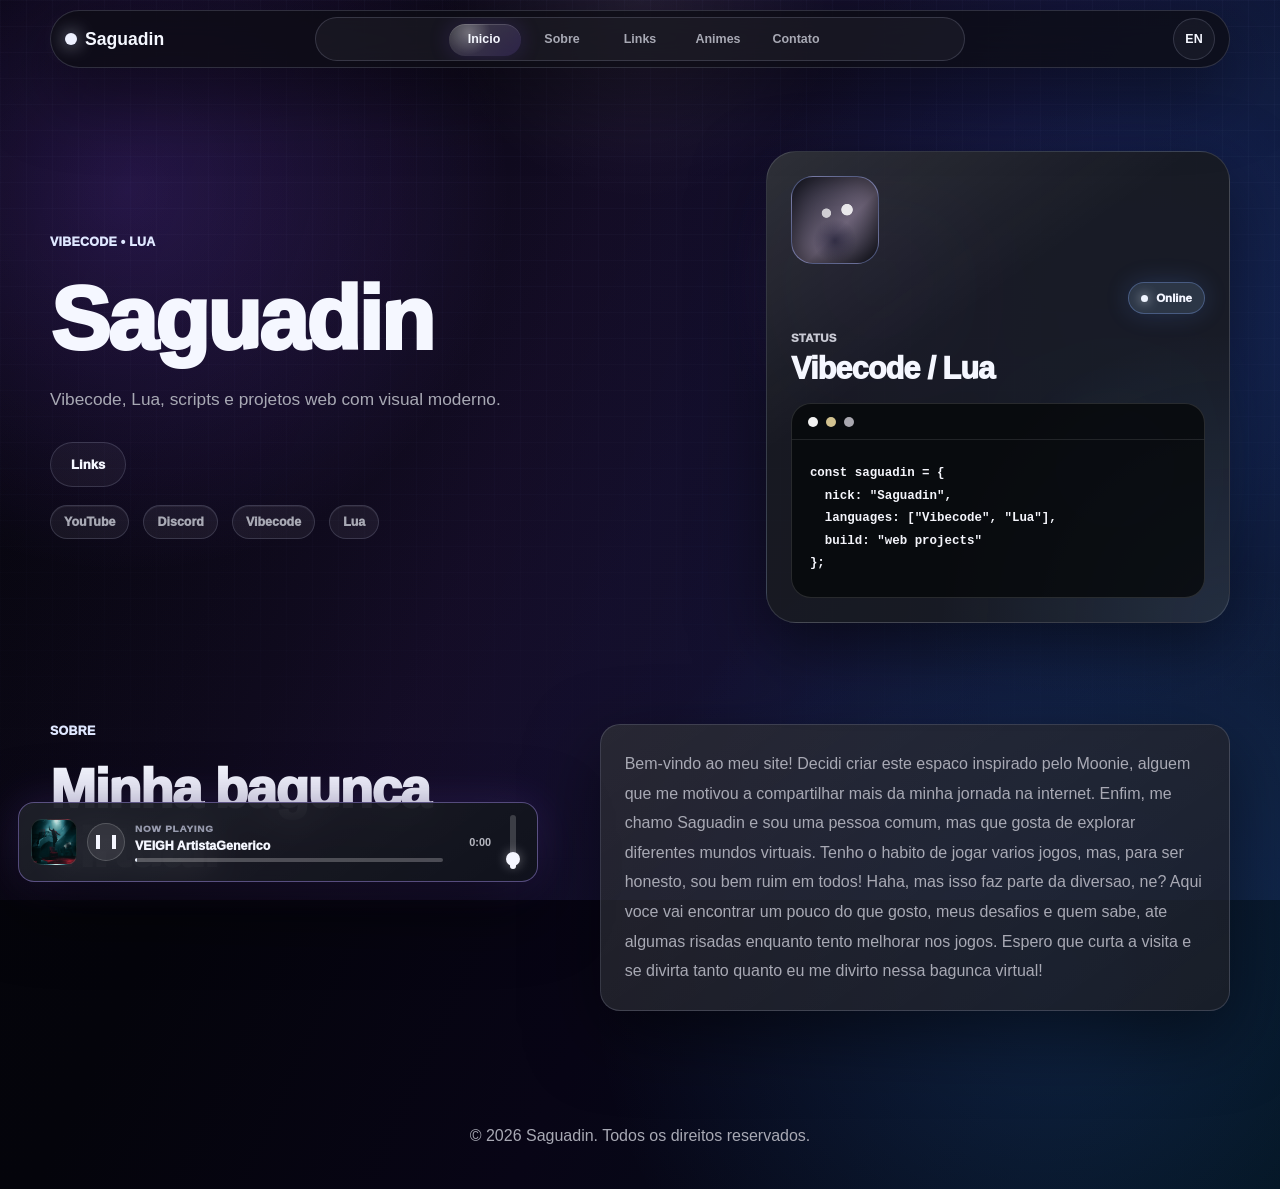
==== index.html @ 1eb05cdc "Initial personal site" ====
<!DOCTYPE html>
<html lang="pt-BR">
  <head>
    <meta charset="UTF-8" />
    <meta name="viewport" content="width=device-width, initial-scale=1.0" />
    <title>Saguadin | Inicio</title>
    <meta
      name="description"
      content="Site pessoal de Saguadin, Vibecode e Lua."
    />
    <link rel="stylesheet" href="styles.css" />
  </head>
  <body>
    <div class="page-shell">
      <header class="topbar">
        <a class="brand" href="index.html"><span></span> Saguadin</a>
        <nav class="nav-links">
          <a href="index.html" class="active">Inicio</a>
          <a href="about.html">Sobre</a>
          <a href="projects.html">Links</a>
          <a href="animes.html">Animes</a>
          <a href="contact.html">Contato</a>
        </nav>
        <a class="language" href="#">EN</a>
      </header>

      <main>
        <section class="hero grid-2">
          <div class="hero-content">
            <p class="eyebrow">Vibecode &bull; Lua</p>
            <h1>Saguadin</h1>
            <p class="hero-copy">
              Vibecode, Lua, scripts e projetos web com visual moderno.
            </p>
            <div class="hero-actions">
              <a class="button secondary" href="projects.html">Links</a>
            </div>
            <div class="link-chips">
              <a href="#">YouTube</a>
              <a href="#">Discord</a>
              <a href="#">Vibecode</a>
              <a href="#">Lua</a>
            </div>
          </div>

          <div class="panel">
            <div class="orb"></div>
            <div class="profile-card">
              <div class="profile-head">
                <div class="avatar"></div>
                <div class="status-pill"><span></span> Online</div>
              </div>
              <p class="panel-label">Status</p>
              <h2>Vibecode / Lua</h2>
              <div class="code-window">
                <div class="window-dots">
                  <span></span>
                  <span></span>
                  <span></span>
                </div>
                <pre><code>const saguadin = {
  nick: "Saguadin",
  languages: ["Vibecode", "Lua"],
  build: "web projects"
};</code></pre>
              </div>
            </div>
          </div>
        </section>

        <section class="section about-strip">
          <div>
            <p class="eyebrow">Sobre</p>
            <h2>Minha bagunca virtual.</h2>
          </div>
          <article class="card about-text">
            <p>
              Bem-vindo ao meu site! Decidi criar este espaco inspirado pelo Moonie, alguem que me motivou a compartilhar mais da minha jornada na internet. Enfim, me chamo Saguadin e sou uma pessoa comum, mas que gosta de explorar diferentes mundos virtuais. Tenho o habito de jogar varios jogos, mas, para ser honesto, sou bem ruim em todos! Haha, mas isso faz parte da diversao, ne? Aqui voce vai encontrar um pouco do que gosto, meus desafios e quem sabe, ate algumas risadas enquanto tento melhorar nos jogos. Espero que curta a visita e se divirta tanto quanto eu me divirto nessa bagunca virtual!
            </p>
          </article>
        </section>
      </main>
    </div>

    <aside class="music-player" aria-label="Now playing">
      <div class="mini-cover"></div>
      <button class="play-button" type="button" aria-label="Play"></button>
      <div class="track-info">
        <strong>Now playing</strong>
        <span>VEIGH ArtistaGenerico</span>
        <div class="progress"><span></span></div>
      </div>
      <time class="current-time">0:00</time>
      <label class="volume-control" aria-label="Volume">
        <span class="volume-slider" role="slider" aria-valuemin="0" aria-valuemax="100" aria-valuenow="18" tabindex="0">
          <span class="volume-level"></span>
        </span>
      </label>
    </aside>

    <footer class="footer">
      <p>&copy; <span id="year"></span> Saguadin. Todos os direitos reservados.</p>
    </footer>

    <script src="script.js"></script>
  </body>
</html>
---- styles.css ----
:root {
  --bg: #02030a;
  --surface: rgba(22, 23, 31, 0.74);
  --surface-strong: rgba(25, 27, 34, 0.9);
  --text: #f5f7ff;
  --muted: #a8a9b4;
  --line: rgba(214, 220, 255, 0.16);
  --accent: #dfe7ff;
  --accent-2: #8c5dff;
  --accent-3: #4a88ff;
  --shadow: 0 24px 70px rgba(0, 0, 0, 0.5);
}

* {
  box-sizing: border-box;
}

body {
  margin: 0;
  min-height: 100vh;
  overflow-x: hidden;
  color: var(--text);
  font-family: Inter, "Segoe UI", Roboto, sans-serif;
  background:
    radial-gradient(circle at 10% 16%, rgba(137, 76, 255, 0.26), transparent 25%),
    radial-gradient(circle at 88% 26%, rgba(56, 102, 255, 0.18), transparent 28%),
    radial-gradient(circle at 82% 82%, rgba(62, 137, 255, 0.18), transparent 32%),
    linear-gradient(115deg, #05050a 0%, #04040b 32%, #080516 58%, #02111b 100%);
}

body::before,
body::after {
  content: "";
  position: fixed;
  inset: 0;
  z-index: 0;
  pointer-events: none;
}

body::before {
  background-image:
    linear-gradient(rgba(184, 198, 255, 0.045) 1px, transparent 1px),
    linear-gradient(90deg, rgba(184, 198, 255, 0.045) 1px, transparent 1px);
  background-size: 26px 26px;
  mask-image: linear-gradient(to bottom, rgba(0, 0, 0, 0.72), rgba(0, 0, 0, 0.36) 64%, transparent 100%);
}

body::after {
  background:
    linear-gradient(110deg, rgba(2, 3, 10, 0.18), rgba(155, 92, 255, 0.1) 42%, rgba(77, 124, 255, 0.13) 78%),
    radial-gradient(circle at 50% 0%, rgba(255, 255, 255, 0.08), transparent 18%);
}

.page-shell {
  position: relative;
  z-index: 1;
  width: min(1180px, calc(100% - 32px));
  margin: 0 auto;
  padding: 10px 0 72px;
}

.topbar {
  position: sticky;
  top: 10px;
  z-index: 10;
  display: flex;
  min-height: 58px;
  align-items: center;
  justify-content: space-between;
  padding: 0 14px;
  border: 1px solid var(--line);
  border-radius: 999px;
  background: rgba(12, 13, 19, 0.76);
  backdrop-filter: blur(18px);
  box-shadow: var(--shadow);
}

.brand {
  display: inline-flex;
  align-items: center;
  gap: 8px;
  color: var(--text);
  font-size: 1.1rem;
  font-weight: 900;
  text-decoration: none;
}

.brand span {
  width: 12px;
  height: 12px;
  border-radius: 999px;
  background: #eef1ff;
  box-shadow: 0 0 18px rgba(224, 232, 255, 0.8);
}

.nav-links {
  position: absolute;
  top: 50%;
  left: 50%;
  display: flex;
  min-width: min(650px, 56vw);
  justify-content: center;
  gap: 6px;
  padding: 5px;
  border: 1px solid var(--line);
  border-radius: 999px;
  background: rgba(255, 255, 255, 0.045);
  transform: translate(-50%, -50%);
  overflow: hidden;
  --bubble-left: 5px;
  --bubble-top: 5px;
  --bubble-width: 72px;
  --bubble-height: 35px;
}

.nav-links::before {
  content: "";
  position: absolute;
  left: var(--bubble-left);
  top: var(--bubble-top);
  width: var(--bubble-width);
  height: var(--bubble-height);
  border-radius: 999px;
  background:
    radial-gradient(circle at 28% 28%, rgba(255, 255, 255, 0.28), transparent 38%),
    linear-gradient(135deg, rgba(255, 255, 255, 0.18), rgba(140, 93, 255, 0.18));
  box-shadow: 0 0 22px rgba(140, 93, 255, 0.18), inset 0 1px 0 rgba(255, 255, 255, 0.14);
  opacity: var(--bubble-opacity, 1);
  transition: left 0.32s cubic-bezier(0.22, 1, 0.36, 1), top 0.32s cubic-bezier(0.22, 1, 0.36, 1), width 0.32s cubic-bezier(0.22, 1, 0.36, 1), opacity 0.2s ease;
}

.nav-links a {
  position: relative;
  z-index: 1;
  min-width: 72px;
  padding: 9px 12px;
  border-radius: 999px;
  color: var(--muted);
  font-size: 0.78rem;
  font-weight: 900;
  text-align: center;
  text-decoration: none;
  transition: color 0.2s ease;
}

.nav-links a:hover,
.nav-links a.active {
  color: var(--text);
}

.language {
  display: grid;
  width: 42px;
  height: 42px;
  place-items: center;
  border: 1px solid var(--line);
  border-radius: 50%;
  color: var(--text);
  font-size: 0.78rem;
  font-weight: 900;
  text-decoration: none;
  background: rgba(255, 255, 255, 0.04);
}

.hero {
  min-height: 620px;
  padding: 54px 0 36px;
  align-items: center;
}

.grid-2 {
  display: grid;
  grid-template-columns: 1.18fr 0.82fr;
  gap: 48px;
}

.eyebrow {
  margin: 0 0 22px;
  color: var(--accent);
  font-size: 0.78rem;
  font-weight: 950;
  letter-spacing: 0.02em;
  text-transform: uppercase;
}

h1,
h2,
h3 {
  margin: 0 0 12px;
  line-height: 1.08;
  letter-spacing: -0.03em;
}

h1 {
  max-width: 760px;
  font-size: clamp(3.8rem, 7vw, 5.6rem);
  font-weight: 950;
}

h2 {
  font-size: clamp(1.5rem, 2.4vw, 2rem);
  font-weight: 950;
}

h3 {
  font-size: 1.35rem;
  font-weight: 950;
}

.hero-copy,
.card p,
.contact-list,
label {
  color: var(--muted);
  line-height: 1.65;
}

.hero-copy {
  max-width: 640px;
  font-size: 1.08rem;
}

.hero-actions {
  display: flex;
  flex-wrap: wrap;
  gap: 12px;
  margin: 28px 0 18px;
}

.button {
  display: inline-block;
  padding: 14px 20px;
  border: 1px solid transparent;
  border-radius: 999px;
  font-size: 0.82rem;
  font-weight: 950;
  text-decoration: none;
  transition: transform 0.2s ease, box-shadow 0.2s ease;
}

.button:hover {
  transform: translateY(-2px);
}

.button.primary {
  color: #050611;
  background: linear-gradient(180deg, #ffffff, #d6d9e5);
  box-shadow: 0 12px 28px rgba(255, 255, 255, 0.12);
}

.button.secondary {
  color: var(--text);
  border-color: var(--line);
  background: rgba(255, 255, 255, 0.045);
  backdrop-filter: blur(12px);
}

.link-chips,
.stats {
  display: flex;
  flex-wrap: wrap;
  align-items: center;
  gap: 14px;
  max-width: none;
}

.link-chips a,
.stats > div {
  border: 1px solid var(--line);
  border-radius: 999px;
  background: rgba(255, 255, 255, 0.055);
  box-shadow: inset 0 1px 0 rgba(255, 255, 255, 0.06);
}

.link-chips a {
  padding: 9px 13px;
  color: var(--muted);
  font-size: 0.78rem;
  font-weight: 950;
  text-decoration: none;
}

.stats {
  margin-top: 20px;
}

.stats > div {
  min-width: 120px;
  padding: 12px 14px;
}

.stats strong {
  display: block;
  color: var(--accent);
  font-size: 1.15rem;
}

.stats span {
  color: var(--muted);
  font-size: 0.92rem;
}

.panel {
  position: relative;
  display: grid;
  min-height: 420px;
  place-items: center;
}

.orb {
  position: absolute;
  width: 105%;
  height: 86%;
  border-radius: 52px;
  background:
    radial-gradient(circle at 25% 24%, rgba(155, 92, 255, 0.54), transparent 34%),
    radial-gradient(circle at 74% 70%, rgba(76, 142, 255, 0.42), transparent 42%);
  filter: blur(28px);
  opacity: 0.32;
}

.panel-card,
.profile-card {
  position: relative;
  z-index: 1;
  width: min(100%, 486px);
  padding: 24px;
  border: 1px solid rgba(224, 230, 255, 0.14);
  border-radius: 30px;
  background:
    linear-gradient(145deg, rgba(255, 255, 255, 0.1), transparent 38%),
    radial-gradient(circle at 100% 100%, rgba(118, 180, 255, 0.13), transparent 44%),
    var(--surface-strong);
  backdrop-filter: blur(20px);
  box-shadow: var(--shadow);
}

.panel-label {
  margin: 18px 0 8px;
  color: #c9cad4;
  font-size: 0.72rem;
  font-weight: 950;
  letter-spacing: 0.02em;
  text-transform: uppercase;
}

.panel-card ul {
  padding-left: 18px;
  color: var(--muted);
  line-height: 1.75;
}

.profile-head {
  display: flex;
  align-items: flex-start;
  justify-content: space-between;
  margin-bottom: 2px;
}

.avatar {
  width: 88px;
  height: 88px;
  border: 1px solid rgba(150, 176, 255, 0.36);
  border-radius: 22px;
  background:
    radial-gradient(circle at 64% 38%, rgba(255, 255, 255, 0.86) 0 7%, transparent 8%),
    radial-gradient(circle at 40% 42%, rgba(255, 255, 255, 0.72) 0 6%, transparent 7%),
    radial-gradient(circle at 50% 74%, rgba(42, 39, 62, 0.85), transparent 28%),
    linear-gradient(135deg, #1c1d2b, #6d6378 58%, #151722);
  box-shadow: inset 0 0 24px rgba(0, 0, 0, 0.55);
}

.avatar.has-discord-avatar {
  background:
    linear-gradient(135deg, rgba(255, 255, 255, 0.2), transparent 42%),
    var(--discord-avatar);
  background-position: center;
  background-size: cover;
  box-shadow: inset 0 0 18px rgba(255, 255, 255, 0.08), 0 14px 34px rgba(0, 0, 0, 0.34);
}

.status-pill {
  display: inline-flex;
  align-items: center;
  gap: 8px;
  margin-top: 106px;
  padding: 9px 12px;
  border: 1px solid rgba(130, 170, 255, 0.32);
  border-radius: 999px;
  color: #f3f5ff;
  background: rgba(101, 126, 154, 0.28);
  box-shadow: 0 0 24px rgba(95, 151, 255, 0.18);
  font-size: 0.72rem;
  font-weight: 950;
}

.status-pill span {
  width: 7px;
  height: 7px;
  border-radius: 50%;
  background: #eff4ff;
  box-shadow: 0 0 12px rgba(239, 244, 255, 0.9);
}

.status-pill[data-status="online"] span {
  background: #7cffb2;
  box-shadow: 0 0 12px rgba(124, 255, 178, 0.9);
}

.status-pill[data-status="idle"] span {
  background: #ffd36e;
  box-shadow: 0 0 12px rgba(255, 211, 110, 0.85);
}

.status-pill[data-status="dnd"] span {
  background: #ff6b7a;
  box-shadow: 0 0 12px rgba(255, 107, 122, 0.85);
}

.status-pill[data-status="offline"] span {
  background: #a8a9b4;
  box-shadow: none;
}

.code-window {
  margin-top: 18px;
  overflow: hidden;
  border: 1px solid rgba(255, 255, 255, 0.13);
  border-radius: 20px;
  background: rgba(6, 8, 10, 0.78);
}

.window-dots {
  display: flex;
  height: 36px;
  align-items: center;
  gap: 8px;
  padding: 0 16px;
  border-bottom: 1px solid rgba(255, 255, 255, 0.1);
}

.window-dots span {
  width: 10px;
  height: 10px;
  border-radius: 50%;
  background: #f2f2f2;
}

.window-dots span:nth-child(2) {
  background: #d2c290;
}

.window-dots span:nth-child(3) {
  background: #a9a8b0;
}

pre {
  margin: 0;
  padding: 22px 18px;
  color: #f4f5fb;
  font: 800 0.78rem/1.8 Consolas, "Liberation Mono", monospace;
  white-space: pre-wrap;
}

.section {
  padding: 36px 0 16px;
}

.section-title {
  margin-bottom: 18px;
}

.about-strip {
  display: grid;
  grid-template-columns: 0.9fr 1.1fr;
  gap: 34px;
  align-items: start;
  min-height: 220px;
}

.about-strip h2 {
  max-width: 470px;
  font-size: clamp(2.4rem, 4.3vw, 4.8rem);
}

.card-grid {
  display: grid;
  grid-template-columns: repeat(3, minmax(0, 1fr));
  gap: 18px;
}

.compact-grid {
  grid-template-columns: repeat(2, minmax(0, 1fr));
}

.about-text p {
  margin: 0;
  font-size: 1rem;
  line-height: 1.85;
}

.card {
  padding: 24px;
  border: 1px solid var(--line);
  border-radius: 20px;
  background:
    linear-gradient(145deg, rgba(255, 255, 255, 0.08), rgba(255, 255, 255, 0.025)),
    var(--surface);
  backdrop-filter: blur(18px);
  box-shadow: var(--shadow);
}

.tag {
  display: inline-block;
  margin-top: 12px;
  color: var(--accent);
  font-size: 0.9rem;
  letter-spacing: 0.16em;
  text-transform: uppercase;
}

.github-card {
  display: flex;
  min-height: 210px;
  flex-direction: column;
}

.project-meta {
  display: flex;
  flex-wrap: wrap;
  gap: 10px;
  margin-top: auto;
  color: var(--muted);
  font-size: 0.82rem;
  font-weight: 800;
}

.project-meta span {
  border: 1px solid var(--line);
  border-radius: 999px;
  padding: 7px 10px;
  background: rgba(255, 255, 255, 0.045);
}

.project-link {
  width: fit-content;
  text-decoration: none;
}

.anime-card {
  display: grid;
  gap: 12px;
}

.anime-cover {
  position: relative;
  min-height: 220px;
  overflow: hidden;
  border: 1px solid rgba(224, 230, 255, 0.12);
  border-radius: 16px;
  background:
    var(--anime-cover),
    radial-gradient(circle at 28% 24%, rgba(255, 255, 255, 0.22), transparent 18%),
    linear-gradient(135deg, rgba(140, 93, 255, 0.65), rgba(74, 136, 255, 0.32)),
    rgba(255, 255, 255, 0.04);
  background-position: center;
  background-size: cover;
  box-shadow: inset 0 1px 0 rgba(255, 255, 255, 0.08), 0 18px 34px rgba(0, 0, 0, 0.24);
}

.anime-cover::after {
  content: "";
  position: absolute;
  inset: 0;
  background:
    linear-gradient(180deg, transparent 48%, rgba(0, 0, 0, 0.46)),
    linear-gradient(135deg, rgba(255, 255, 255, 0.16), transparent 34%);
  opacity: 0;
  transition: opacity 0.25s ease;
}

.anime-cover.has-cover::after {
  opacity: 1;
}

.anime-cover.has-cover {
  background-image: var(--anime-cover);
  background-position: center;
  background-size: cover;
}

.anime-cover-2 {
  background:
    radial-gradient(circle at 72% 24%, rgba(255, 255, 255, 0.24), transparent 18%),
    linear-gradient(135deg, rgba(76, 206, 255, 0.42), rgba(165, 91, 255, 0.55)),
    rgba(255, 255, 255, 0.04);
}

.anime-cover-3 {
  background:
    radial-gradient(circle at 44% 22%, rgba(255, 255, 255, 0.24), transparent 18%),
    linear-gradient(135deg, rgba(255, 107, 158, 0.44), rgba(72, 103, 255, 0.52)),
    rgba(255, 255, 255, 0.04);
}

.anime-cover-4 {
  background:
    radial-gradient(circle at 24% 28%, rgba(255, 255, 255, 0.24), transparent 18%),
    linear-gradient(135deg, rgba(50, 222, 124, 0.38), rgba(74, 136, 255, 0.54)),
    rgba(255, 255, 255, 0.04);
}

.anime-cover-5 {
  background:
    radial-gradient(circle at 68% 26%, rgba(255, 255, 255, 0.24), transparent 18%),
    linear-gradient(135deg, rgba(77, 220, 255, 0.48), rgba(122, 88, 255, 0.48)),
    rgba(255, 255, 255, 0.04);
}

.anime-cover-6 {
  background:
    radial-gradient(circle at 50% 22%, rgba(255, 255, 255, 0.24), transparent 18%),
    linear-gradient(135deg, rgba(255, 206, 86, 0.36), rgba(74, 136, 255, 0.55)),
    rgba(255, 255, 255, 0.04);
}

.anime-link {
  width: fit-content;
  text-decoration: none;
}

.content-page {
  padding-top: 42px;
}

main {
  will-change: opacity, transform;
}

main.page-exit-left {
  animation: pageExitLeft 0.22s ease forwards;
}

main.page-exit-right {
  animation: pageExitRight 0.22s ease forwards;
}

main.page-enter-left {
  animation: pageEnterLeft 0.34s cubic-bezier(0.22, 1, 0.36, 1) forwards;
}

main.page-enter-right {
  animation: pageEnterRight 0.34s cubic-bezier(0.22, 1, 0.36, 1) forwards;
}

@keyframes pageExitLeft {
  to {
    opacity: 0;
    transform: translateX(-42px);
  }
}

@keyframes pageExitRight {
  to {
    opacity: 0;
    transform: translateX(42px);
  }
}

@keyframes pageEnterLeft {
  from {
    opacity: 0;
    transform: translateX(-52px);
  }

  to {
    opacity: 1;
    transform: translateX(0);
  }
}

@keyframes pageEnterRight {
  from {
    opacity: 0;
    transform: translateX(52px);
  }

  to {
    opacity: 1;
    transform: translateX(0);
  }
}

.about-grid {
  grid-template-columns: repeat(3, minmax(0, 1fr));
}

.contact-layout {
  display: grid;
  grid-template-columns: 1fr 1fr;
  gap: 24px;
  align-items: start;
}

.contact-list {
  display: grid;
  gap: 8px;
  padding: 0;
  list-style: none;
}

.contact-form {
  display: grid;
  gap: 14px;
}

.contact-card {
  display: grid;
  gap: 12px;
}

.contact-card .button {
  width: fit-content;
}

label {
  display: grid;
  gap: 8px;
}

input,
textarea {
  width: 100%;
  padding: 12px 14px;
  border: 1px solid var(--line);
  border-radius: 14px;
  color: var(--text);
  font: inherit;
  background: rgba(8, 9, 18, 0.62);
}

textarea {
  resize: vertical;
}

input:focus,
textarea:focus {
  outline: 1px solid rgba(140, 200, 255, 0.45);
}

.music-player {
  position: fixed;
  bottom: 18px;
  left: 18px;
  z-index: 3;
  display: grid;
  grid-template-columns: 46px 38px minmax(150px, 1fr) 38px 24px;
  align-items: center;
  gap: 10px;
  width: min(520px, calc(100vw - 36px));
  max-width: calc(100vw - 36px);
  padding: 10px 12px;
  border: 1px solid rgba(224, 230, 255, 0.18);
  border-radius: 16px;
  background:
    linear-gradient(145deg, rgba(255, 255, 255, 0.08), rgba(255, 255, 255, 0.025)),
    rgba(11, 13, 22, 0.9);
  backdrop-filter: blur(18px);
  box-shadow: 0 18px 46px rgba(0, 0, 0, 0.54), inset 0 1px 0 rgba(255, 255, 255, 0.08);
}

.music-player.is-playing {
  border-color: rgba(176, 154, 255, 0.42);
  box-shadow: 0 24px 70px rgba(0, 0, 0, 0.62), 0 0 42px rgba(140, 93, 255, 0.2);
}

.mini-cover {
  width: 46px;
  height: 46px;
  border: 1px solid rgba(255, 255, 255, 0.12);
  border-radius: 10px;
  background:
    var(--cover),
    radial-gradient(circle at 28% 38%, #ed8cff, transparent 18%),
    radial-gradient(circle at 70% 34%, #6334ff, transparent 22%),
    linear-gradient(135deg, #1b0e34, #090914);
  background-position: center;
  background-size: cover;
}

.track-info {
  display: grid;
  min-width: 0;
  gap: 5px;
}

.track-info strong {
  color: rgba(226, 230, 255, 0.62);
  font-size: 0.62rem;
  font-weight: 950;
  letter-spacing: 0.08em;
  text-transform: uppercase;
}

.track-info span {
  overflow: hidden;
  color: var(--text);
  max-width: 100%;
  font-size: 0.78rem;
  font-weight: 950;
  text-overflow: ellipsis;
  white-space: nowrap;
}

.progress {
  position: relative;
  height: 4px;
  overflow: hidden;
  border-radius: 999px;
  background: rgba(255, 255, 255, 0.24);
}

.progress span {
  display: block;
  width: 0%;
  height: 100%;
  border-radius: inherit;
  background: linear-gradient(90deg, #ffffff, #dce7ff);
  box-shadow: 0 0 16px rgba(255, 255, 255, 0.55);
}

.play-button {
  display: grid;
  width: 38px;
  height: 38px;
  place-items: center;
  border: 1px solid rgba(255, 255, 255, 0.18);
  border-radius: 50%;
  background: rgba(255, 255, 255, 0.08);
  cursor: pointer;
  transition: transform 0.2s ease, border-color 0.2s ease;
}

.play-button:hover {
  border-color: rgba(245, 246, 255, 0.42);
  transform: translateY(-1px);
}

.play-button::before {
  content: "";
  width: 0;
  height: 0;
  border-top: 8px solid transparent;
  border-bottom: 8px solid transparent;
  border-left: 12px solid #f5f6ff;
  transform: translateX(2px);
}

.music-player.is-playing .play-button::before {
  width: 12px;
  height: 14px;
  border-top: 0;
  border-bottom: 0;
  border-left: 4px solid #f5f6ff;
  border-right: 4px solid #f5f6ff;
  transform: none;
}

.current-time {
  color: rgba(245, 247, 255, 0.72);
  font-size: 0.68rem;
  font-weight: 850;
  text-align: right;
}

.volume-control {
  display: grid;
  width: 24px;
  height: 58px;
  place-items: center;
  min-width: 0;
}

.volume-slider {
  position: relative;
  display: block;
  width: 6px;
  height: 54px;
  border-radius: 999px;
  background: rgba(255, 255, 255, 0.18);
  cursor: pointer;
}

.volume-slider:focus-visible {
  outline: 1px solid rgba(245, 246, 255, 0.7);
  outline-offset: 4px;
}

.volume-level {
  position: absolute;
  right: 0;
  bottom: 0;
  left: 0;
  height: var(--volume, 75%);
  border-radius: inherit;
  background: #f5f6ff;
}

.volume-level::before {
  content: "";
  position: absolute;
  top: 0;
  left: 50%;
  width: 14px;
  height: 14px;
  border-radius: 50%;
  background: #f5f6ff;
  box-shadow: 0 0 12px rgba(245, 246, 255, 0.42);
  transform: translate(-50%, -50%);
}

.footer {
  position: relative;
  z-index: 1;
  padding: 12px 0 28px;
  color: var(--muted);
  text-align: center;
}

@media (max-width: 980px) {
  .nav-links {
    position: static;
    min-width: 0;
    transform: none;
  }

  .topbar {
    gap: 14px;
  }

  .grid-2,
  .about-strip,
  .card-grid,
  .about-grid,
  .contact-layout {
    grid-template-columns: 1fr;
  }

  .panel {
    min-height: 380px;
  }
}

@media (max-width: 680px) {
  .page-shell {
    width: min(100% - 22px, 1180px);
    padding-top: 10px;
  }

  .topbar {
    flex-direction: column;
    align-items: stretch;
    padding: 14px;
    border-radius: 26px;
  }

  .brand,
  .language {
    align-self: center;
  }

  .nav-links {
    flex-wrap: wrap;
    width: 100%;
  }

  .nav-links a {
    flex: 1 1 42%;
  }

  .hero {
    min-height: auto;
    padding-top: 44px;
  }

  h1 {
    font-size: clamp(3rem, 16vw, 4.2rem);
  }

  .profile-card,
  .panel-card {
    border-radius: 24px;
  }

  .status-pill {
    margin-top: 0;
  }

  .music-player {
    right: 12px;
    left: 12px;
    bottom: 12px;
    width: auto;
    grid-template-columns: 42px 38px minmax(0, 1fr) 34px;
  }

  .mini-cover {
    width: 42px;
    height: 42px;
  }

  .volume-control {
    display: none;
  }

}
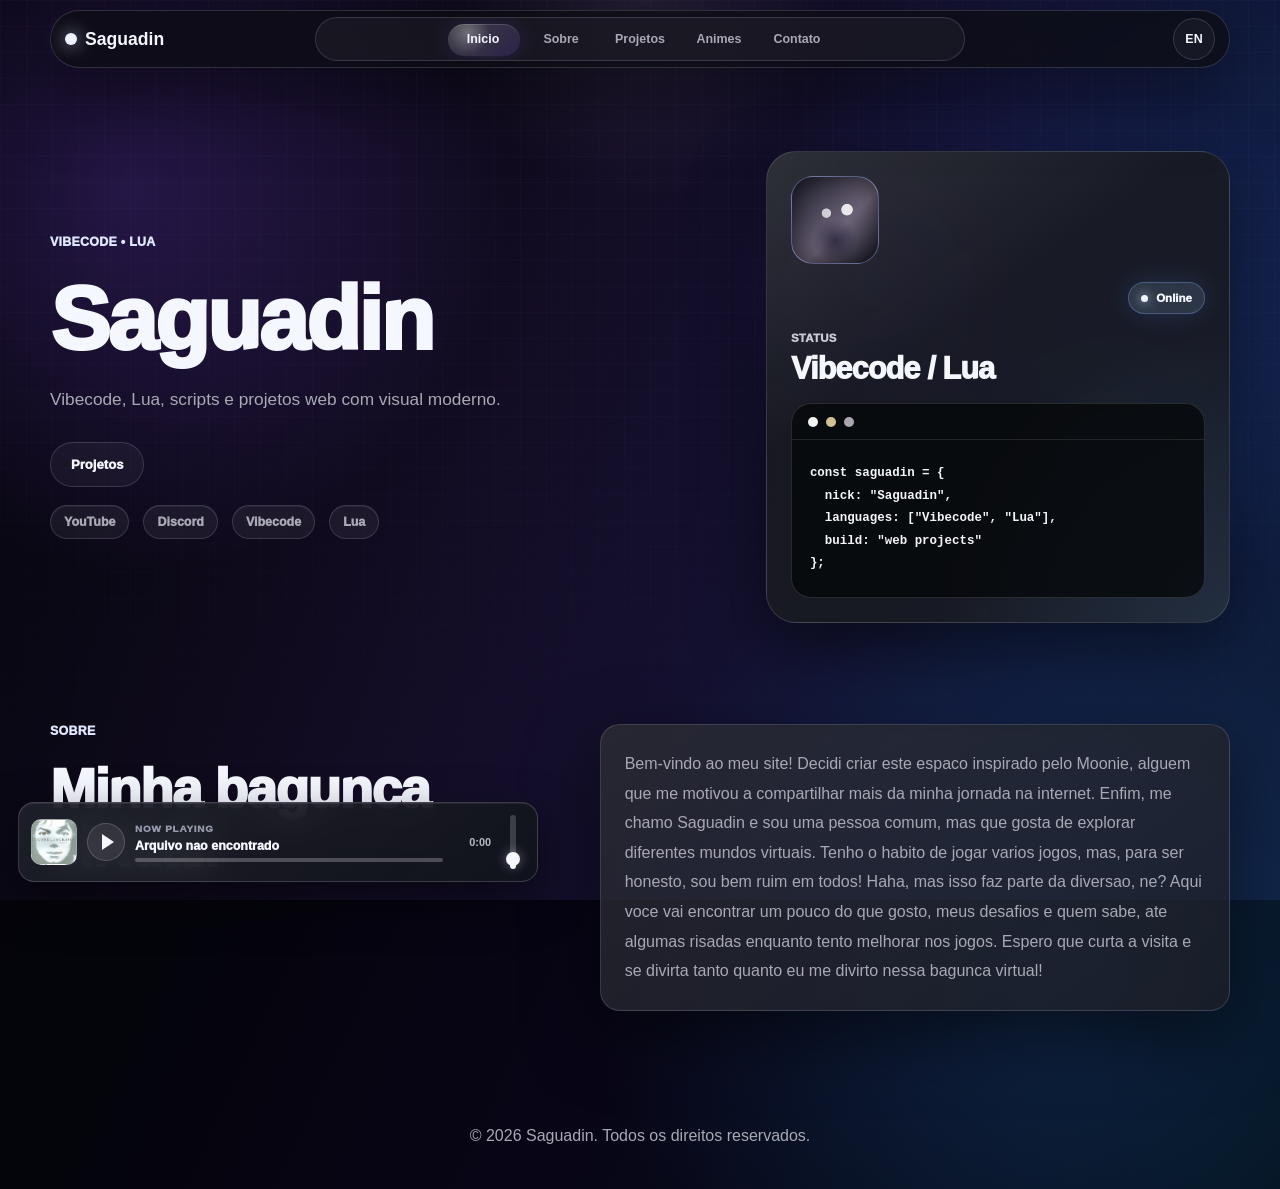
==== commit cdde0740: "Rename links navigation to projects" ====
--- a/index.html
+++ b/index.html
@@ -17,7 +17,7 @@
         <nav class="nav-links">
           <a href="index.html" class="active">Inicio</a>
           <a href="about.html">Sobre</a>
-          <a href="projects.html">Links</a>
+          <a href="projects.html">Projetos</a>
           <a href="animes.html">Animes</a>
           <a href="contact.html">Contato</a>
         </nav>
@@ -33,7 +33,7 @@
               Vibecode, Lua, scripts e projetos web com visual moderno.
             </p>
             <div class="hero-actions">
-              <a class="button secondary" href="projects.html">Links</a>
+              <a class="button secondary" href="projects.html">Projetos</a>
             </div>
             <div class="link-chips">
               <a href="#">YouTube</a>
